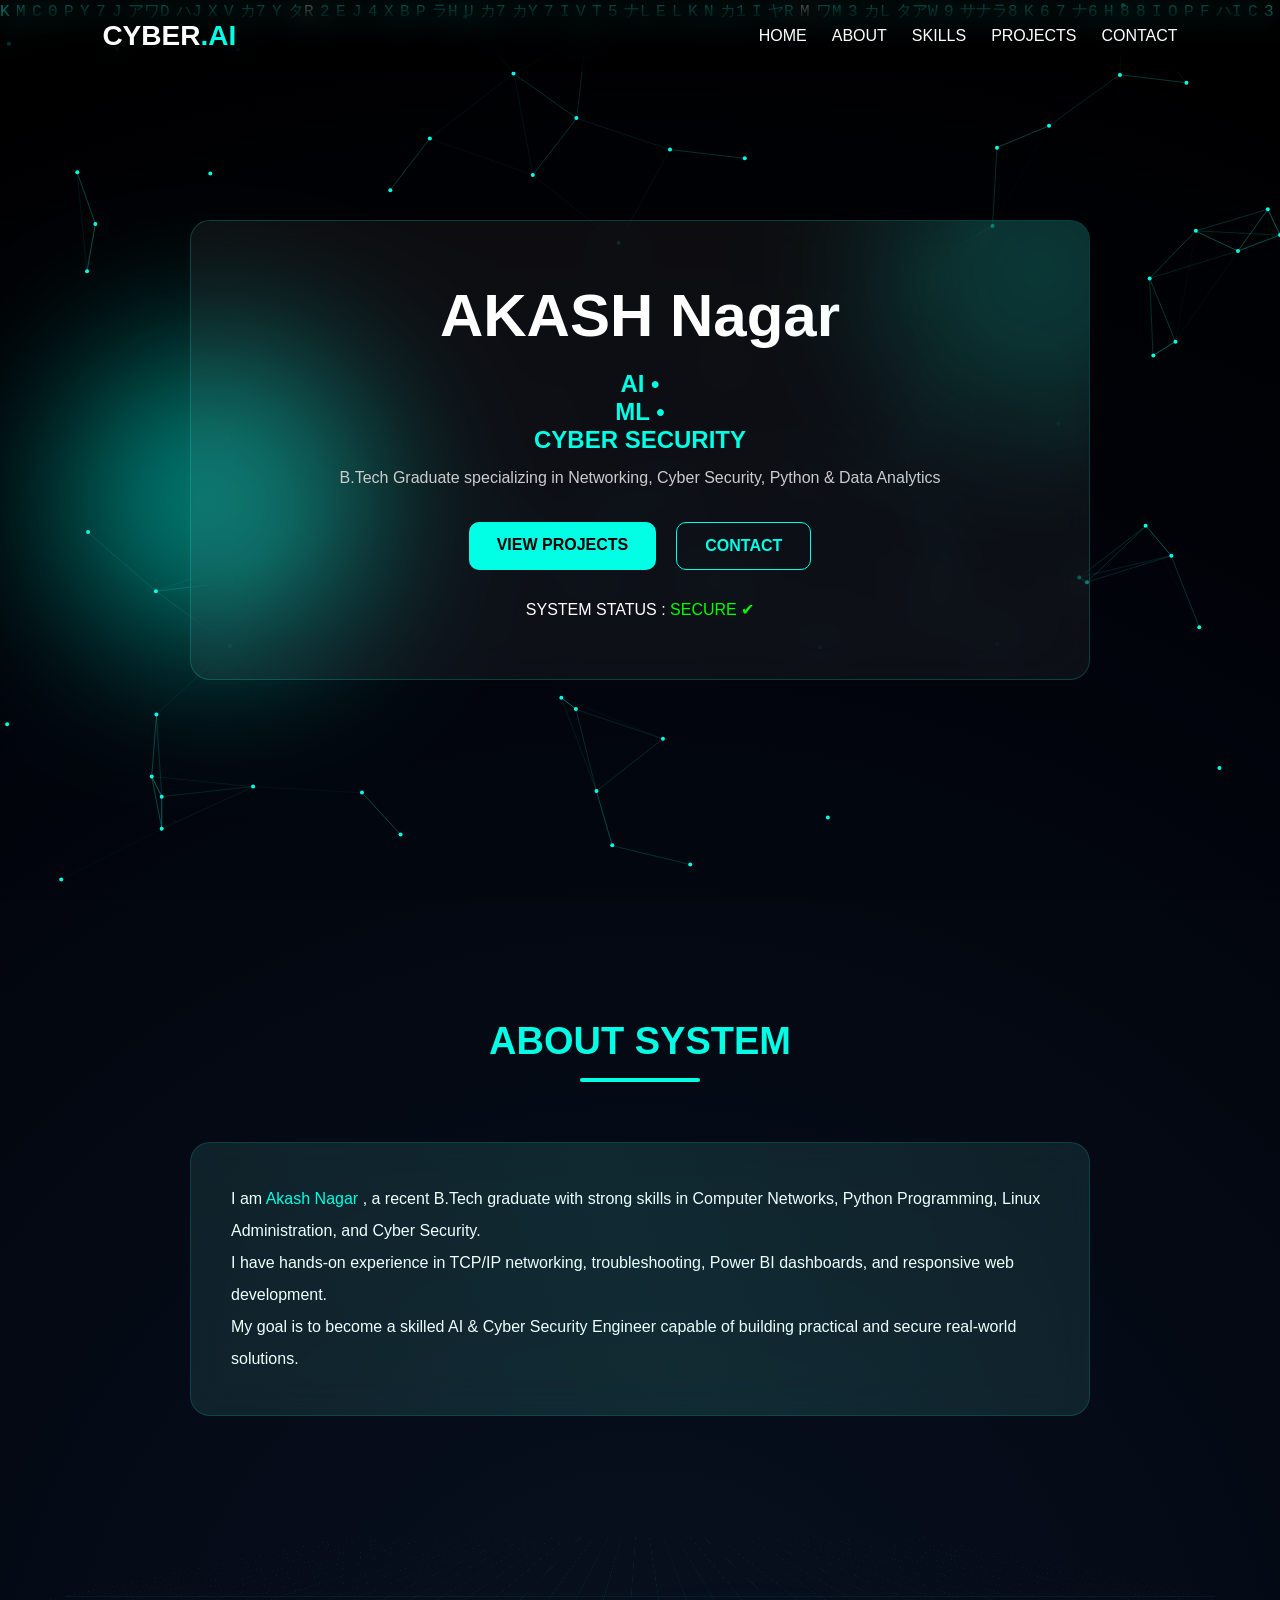
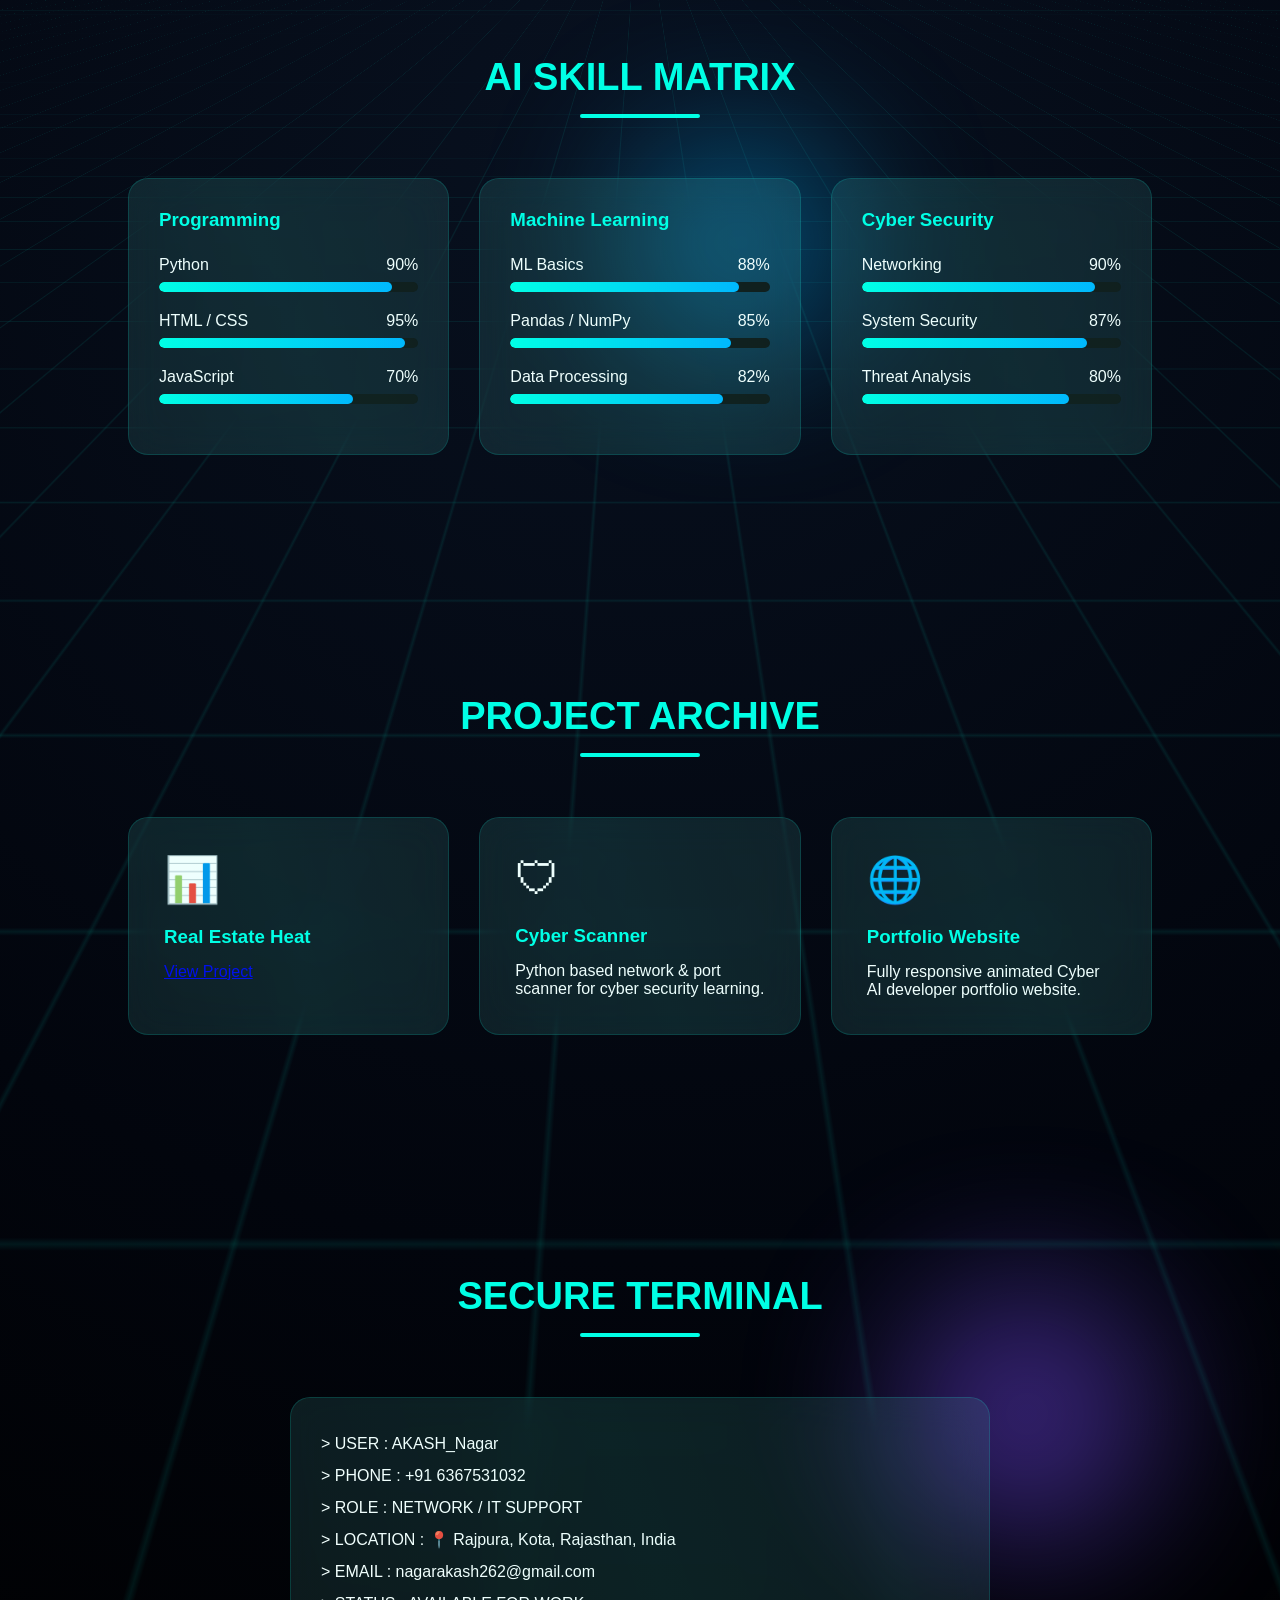
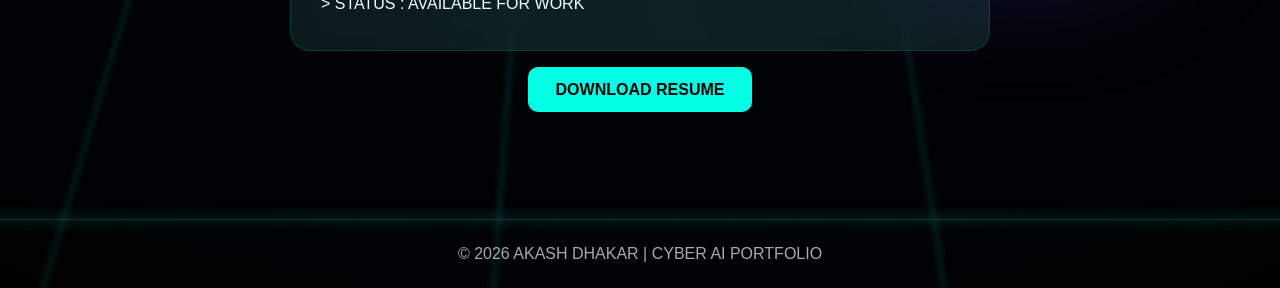
==== index.html @ b6f80b34 "Add files via upload" ====
<!-- =========================
index.html
========================= -->
<!DOCTYPE html>
<html lang="en">
<head>
  <meta charset="UTF-8">
  <meta name="viewport" content="width=device-width, initial-scale=1.0">

  <title>Akash Nagar | Cyber AI Portfolio</title>

  <!-- CSS -->
  <link rel="stylesheet" href="portfolio.css">

  
</head>

<body>

<!-- ================= BOOT SCREEN ================= -->
<div id="boot-screen">

  <div class="boot-content">

    <h1>CYBER.AI SYSTEM</h1>

    <p>INITIALIZING AI CORE...</p>
    <p>LOADING CYBER MODULES...</p>
    <p>CONNECTING SECURE NETWORK...</p>
    <p class="success">ACCESS GRANTED ✔</p>

  </div>

</div>

<!-- ================= BACKGROUND ================= -->

<canvas id="matrixCanvas"></canvas>
<canvas id="networkCanvas"></canvas>

<!-- 3D GRID -->
<div class="cyber-grid"></div>

<!-- GLOW ORBS -->
<div class="orb orb1"></div>
<div class="orb orb2"></div>
<div class="orb orb3"></div>

<!-- SCAN LINE -->
<div class="scan-line"></div>

<!-- ================= HEADER ================= -->

<header>

  <div class="logo">
    CYBER<span>.AI</span>
  </div>

  <nav>

    <a href="#home">HOME</a>
    <a href="#about">ABOUT</a>
    <a href="#skills">SKILLS</a>
    <a href="#projects">PROJECTS</a>
    <a href="#contact">CONTACT</a>

  </nav>

</header>

<!-- ================= HOME ================= -->

<section id="home" class="hero">

  <div class="hero-card">

    <div class="hero-glow"></div>

    <h1>AKASH Nagar</h1>

    <h2>
  <p>AI •  </p>  
  <p> ML •   </p> 
  <p>CYBER SECURITY</h2>

  <p class="hero-text">
  B.Tech Graduate specializing in Networking,
  Cyber Security, Python & Data Analytics
</p>

    <div class="hero-buttons">

      <a href="#projects" class="btn">
        VIEW PROJECTS
      </a>

      <a href="#contact" class="btn btn-outline">
        CONTACT
      </a>

    </div>

    <div class="status-box">
      SYSTEM STATUS :
      <span>SECURE ✔</span>
    </div>

  </div>

</section>

<!-- ================= ABOUT ================= -->

<section id="about" class="section">

  <div class="section-title">

    <h2>ABOUT SYSTEM</h2>

    <div class="line"></div>

  </div>

  <div class="about-card">

     <p>
    I am <span>Akash Nagar </span>,
    a recent B.Tech graduate with strong skills in
    Computer Networks, Python Programming,
    Linux Administration, and Cyber Security.
  </p>

  <p>
    I have hands-on experience in
    TCP/IP networking, troubleshooting,
    Power BI dashboards, and responsive
    web development.
  </p>


    <p>
      My goal is to become a skilled
      AI & Cyber Security Engineer
      capable of building practical
      and secure real-world solutions.
    </p>

  </div>

</section>

<!-- ================= SKILLS ================= -->

<section id="skills" class="section">

  <div class="section-title">

    <h2>AI SKILL MATRIX</h2>

    <div class="line"></div>

  </div>

  <div class="skills-grid">

    <!-- CARD -->
    <div class="skill-card">

      <h3>Programming</h3>

      <div class="skill">

        <div class="skill-info">
          <span>Python</span>
          <span>90%</span>
        </div>

        <div class="bar">
          <div class="fill w90"></div>
        </div>

      </div>

      <div class="skill">

        <div class="skill-info">
          <span>HTML / CSS</span>
          <span>95%</span>
        </div>

        <div class="bar">
          <div class="fill w95"></div>
        </div>

      </div>

      <div class="skill">

        <div class="skill-info">
          <span>JavaScript</span>
          <span>70%</span>
        </div>

        <div class="bar">
          <div class="fill w75"></div>
        </div>

      </div>

    </div>

    <!-- CARD -->
    <div class="skill-card">

      <h3>Machine Learning</h3>

      <div class="skill">

        <div class="skill-info">
          <span>ML Basics</span>
          <span>88%</span>
        </div>

        <div class="bar">
          <div class="fill w88"></div>
        </div>

      </div>

      <div class="skill">

        <div class="skill-info">
          <span>Pandas / NumPy</span>
          <span>85%</span>
        </div>

        <div class="bar">
          <div class="fill w85"></div>
        </div>

      </div>

      <div class="skill">

        <div class="skill-info">
          <span>Data Processing</span>
          <span>82%</span>
        </div>

        <div class="bar">
          <div class="fill w82"></div>
        </div>

      </div>

    </div>

    <!-- CARD -->
    <div class="skill-card">

      <h3>Cyber Security</h3>

      <div class="skill">

        <div class="skill-info">
          <span>Networking</span>
          <span>90%</span>
        </div>

        <div class="bar">
          <div class="fill w90"></div>
        </div>

      </div>

      <div class="skill">

        <div class="skill-info">
          <span>System Security</span>
          <span>87%</span>
        </div>

        <div class="bar">
          <div class="fill w87"></div>
        </div>

      </div>

      <div class="skill">

        <div class="skill-info">
          <span>Threat Analysis</span>
          <span>80%</span>
        </div>

        <div class="bar">
          <div class="fill w80"></div>
        </div>

      </div>

    </div>

  </div>

</section>

<!-- ================= PROJECTS ================= -->

<section id="projects" class="section">

  <div class="section-title">

    <h2>PROJECT ARCHIVE</h2>

    <div class="line"></div>

  </div>

  <div class="project-grid">

    <!-- CARD -->
    <div class="project-card">

      <div class="icon">📊</div>

      <h3>Real Estate Heat</h3>

      <a href="https://github.com/AkashNagar262/RealEstateHeat" target="_blank">
  View Project
</a>

    </div>

    <!-- CARD -->
    <div class="project-card">

      <div class="icon">🛡</div>

      <h3>Cyber Scanner</h3>

      <p>
        Python based network & port scanner
        for cyber security learning.
      </p>

    </div>

    <!-- CARD -->
    <div class="project-card">

      <div class="icon">🌐</div>

      <h3>Portfolio Website</h3>

      <p>
        Fully responsive animated Cyber AI
        developer portfolio website.
      </p>

    </div>

  </div>

</section>

<!-- ================= CONTACT ================= -->

<section id="contact" class="section">

  <div class="section-title">

    <h2>SECURE TERMINAL</h2>

    <div class="line"></div>

  </div>

  <div class="terminal">

    <p>> USER : AKASH_Nagar </p>
   
    <p>> PHONE : +91 6367531032</p>
   <p>> ROLE : NETWORK / IT SUPPORT</p>

<p>> LOCATION : 📍 Rajpura, Kota, Rajasthan, India</p>

<p>> EMAIL : nagarakash262@gmail.com</p>

<p>> STATUS : AVAILABLE FOR WORK</p>
  </div>

<div class="contact-btn">

  <a href="resume.pdf" download class="btn">
    DOWNLOAD RESUME
  </a>

</div>

</section>

<!-- ================= FOOTER ================= -->

<footer>

  © 2026 AKASH DHAKAR | CYBER AI PORTFOLIO

</footer>

<!-- JS -->
<script src="portfolio.js"></script>

</body>
</html>
---- portfolio.css ----
/* =========================
style.css
========================= */

:root{
  --primary:#00ffe5;
  --secondary:#00f3ff;
  --bg:#02050d;
  --card:rgba(255,255,255,0.05);
}

*{
  margin:0;
  padding:0;
  box-sizing:border-box;
}

html{
  scroll-behavior:smooth;
}

body{

  font-family:'Orbitron',sans-serif;

  background:
  radial-gradient(circle at center,
  #081120 0%,
  #02050d 60%,
  black 100%);

  color:white;

  overflow-x:hidden;

  perspective:1000px;
}

/* ================= CANVAS ================= */

canvas{
  position:fixed;
  inset:0;
  z-index:-10;
}

/* ================= 3D GRID ================= */

.cyber-grid{

  position:fixed;

  width:200%;
  height:200%;

  background:
  linear-gradient(rgba(0,255,229,0.08) 1px, transparent 1px),
  linear-gradient(90deg, rgba(0,255,229,0.08) 1px, transparent 1px);

  background-size:60px 60px;

  transform:
  rotateX(75deg);

  animation:gridMove 12s linear infinite;

  z-index:-9;

  top:-50%;
  left:-50%;
}

@keyframes gridMove{

  0%{
    transform:
    rotateX(75deg)
    translateY(0);
  }

  100%{
    transform:
    rotateX(75deg)
    translateY(60px);
  }
}

/* ================= GLOW ORBS ================= */

.orb{
  position:fixed;
  border-radius:50%;
  filter:blur(80px);
  z-index:-8;
  opacity:0.5;

  animation:float 12s ease-in-out infinite;
}

.orb1{
  width:300px;
  height:300px;
  background:#00ffe5;
  top:10%;
  left:5%;
}

.orb2{
  width:250px;
  height:250px;
  background:#7c4dff;
  bottom:10%;
  right:10%;
  animation-delay:3s;
}

.orb3{
  width:200px;
  height:200px;
  background:#00b3ff;
  top:50%;
  left:50%;
  animation-delay:6s;
}

@keyframes float{

  0%,100%{
    transform:translateY(0);
  }

  50%{
    transform:translateY(-40px);
  }
}

/* ================= SCAN LINE ================= */

.scan-line{

  position:fixed;

  width:100%;
  height:4px;

  background:
  linear-gradient(to right,
  transparent,
  #00ffe5,
  transparent);

  box-shadow:0 0 20px #00ffe5;

  top:-10%;
  left:0;

  z-index:-7;

  animation:scan 6s linear infinite;
}

@keyframes scan{

  0%{
    top:-10%;
  }

  100%{
    top:110%;
  }
}

/* ================= BOOT ================= */

#boot-screen{

  position:fixed;
  inset:0;

  background:black;

  z-index:9999;

  display:flex;
  justify-content:center;
  align-items:center;

  animation:bootFade 4s forwards;
}

.boot-content{
  text-align:center;
}

.boot-content h1{
  color:var(--primary);
  margin-bottom:20px;
  text-shadow:0 0 20px var(--primary);
}

.boot-content p{
  margin:10px 0;
}

.success{
  color:lime;
}

@keyframes bootFade{

  0%,85%{
    opacity:1;
  }

  100%{
    opacity:0;
    visibility:hidden;
  }
}

/* ================= HEADER ================= */

header{

  position:fixed;
  top:0;
  width:100%;

  display:flex;
  justify-content:space-between;
  align-items:center;

  padding:20px 8%;

  background:rgba(0,0,0,0.3);

  backdrop-filter:blur(15px);

  z-index:999;
}

.logo{
  font-size:28px;
  font-weight:900;
}

.logo span{
  color:var(--primary);
}

nav{
  display:flex;
  gap:25px;
}

nav a{
  text-decoration:none;
  color:white;
  transition:0.3s;
}

nav a:hover{
  color:var(--primary);
  text-shadow:0 0 10px var(--primary);
}

/* ================= HERO ================= */

.hero{

  min-height:100vh;

  display:flex;
  justify-content:center;
  align-items:center;

  padding:100px 20px;
}

.hero-card{

  position:relative;

  width:900px;
  max-width:100%;

  padding:60px 40px;

  background:var(--card);

  border:1px solid rgba(0,255,229,0.2);

  border-radius:20px;

  backdrop-filter:blur(20px);

  text-align:center;

  overflow:hidden;

  transition:0.5s;
}

.hero-card:hover{

  transform:
  rotateX(8deg)
  rotateY(8deg)
  scale(1.03);

  box-shadow:
  0 0 40px rgba(0,255,229,0.4);
}

.hero-glow{

  position:absolute;

  width:300px;
  height:300px;

  background:rgba(0,255,229,0.2);

  border-radius:50%;

  filter:blur(80px);

  top:-100px;
  right:-100px;
}

.hero-card h1{
  font-size:60px;
  margin-bottom:20px;
}

.hero-card h2{
  color:var(--primary);
  margin-bottom:15px;
}

.hero-text{
  color:#cccccc;
  margin-bottom:35px;
}

/* ================= BUTTON ================= */

.hero-buttons{
  display:flex;
  justify-content:center;
  gap:20px;
  flex-wrap:wrap;
}

.btn{

  padding:14px 28px;

  background:var(--primary);

  color:black;

  border:none;

  border-radius:10px;

  font-weight:700;

  cursor:pointer;

  transition:0.3s;

  text-decoration:none;
}

.btn:hover{
  transform:translateY(-5px);
  box-shadow:0 0 20px var(--primary);
}

.btn-outline{

  background:transparent;

  border:1px solid var(--primary);

  color:var(--primary);
}

.status-box{
  margin-top:30px;
}

.status-box span{
  color:lime;
}

/* ================= SECTION ================= */

.section{
  padding:120px 10%;
}

.section-title{
  text-align:center;
  margin-bottom:60px;
}

.section-title h2{
  color:var(--primary);
  font-size:38px;
}

.line{

  width:120px;
  height:4px;

  background:var(--primary);

  margin:15px auto;

  border-radius:10px;
}

/* ================= CARDS ================= */

.about-card,
.skill-card,
.project-card,
.terminal{

  position:relative;

  background:var(--card);

  border:1px solid rgba(0,255,229,0.2);

  border-radius:20px;

  overflow:hidden;

  backdrop-filter:blur(20px);
}

.about-card::before,
.skill-card::before,
.project-card::before,
.terminal::before{

  content:"";

  position:absolute;

  top:-100%;
  left:-100%;

  width:300%;
  height:300%;

  background:
  linear-gradient(
    45deg,
    transparent,
    rgba(0,255,229,0.08),
    transparent
  );

  transform:rotate(25deg);

  animation:shine 6s linear infinite;
}

@keyframes shine{

  0%{
    transform:
    translateX(-50%)
    translateY(-50%)
    rotate(25deg);
  }

  100%{
    transform:
    translateX(50%)
    translateY(50%)
    rotate(25deg);
  }
}

/* ================= ABOUT ================= */

.about-card{

  max-width:900px;

  margin:auto;

  padding:40px;

  line-height:2;
}

.about-card span{
  color:var(--primary);
}

/* ================= SKILLS ================= */

.skills-grid{

  display:grid;

  grid-template-columns:
  repeat(auto-fit,minmax(280px,1fr));

  gap:30px;
}

.skill-card{

  padding:30px;

  transition:0.4s;
}

.skill-card:hover{

  transform:
  rotateX(8deg)
  rotateY(8deg)
  scale(1.03);

  box-shadow:
  0 0 40px rgba(0,255,229,0.4);
}

.skill-card h3{
  color:var(--primary);
  margin-bottom:25px;
}

.skill{
  margin-bottom:20px;
}

.skill-info{

  display:flex;
  justify-content:space-between;

  margin-bottom:8px;
}

.bar{

  width:100%;
  height:10px;

  background:#111;

  border-radius:20px;

  overflow:hidden;
}

.fill{

  height:100%;

  background:
  linear-gradient(to right,
  #00ffe5,
  #00b3ff);

  border-radius:20px;
}

.w95{width:95%;}
.w90{width:90%;}
.w88{width:88%;}
.w87{width:87%;}
.w85{width:85%;}
.w82{width:82%;}
.w80{width:80%;}
.w75{width:75%;}

/* ================= PROJECTS ================= */

.project-grid{

  display:grid;

  grid-template-columns:
  repeat(auto-fit,minmax(280px,1fr));

  gap:30px;
}

.project-card{

  padding:35px;

  transition:0.4s;
}

.project-card:hover{

  transform:
  rotateX(8deg)
  rotateY(8deg)
  scale(1.03);

  box-shadow:
  0 0 40px rgba(0,255,229,0.4);
}

.icon{
  font-size:45px;
  margin-bottom:20px;
}

.project-card h3{
  color:var(--primary);
  margin-bottom:15px;
}

/* ================= TERMINAL ================= */

.terminal{

  max-width:700px;

  margin:auto;

  padding:30px;

  line-height:2;
}

.contact-btn{
  text-align:center;
  margin-top:30px;
}

/* ================= FOOTER ================= */

footer{

  text-align:center;

  padding:25px;

  color:#aaa;

  border-top:1px solid rgba(255,255,255,0.1);
}

/* ================= RESPONSIVE ================= */

@media(max-width:768px){

  header{
    flex-direction:column;
    gap:20px;
  }

  nav{
    flex-wrap:wrap;
    justify-content:center;
  }

  .hero-card h1{
    font-size:38px;
  }

  .section-title h2{
    font-size:30px;
  }
}
ffooter{
    width: 100%;
    padding: 20px;
    text-align: center;
    background: rgba(0,0,0,0.7);
    border-top: 1px solid cyan;
    color: cyan;
    font-family: 'Orbitron', sans-serif;

    margin-top: 40px;
}
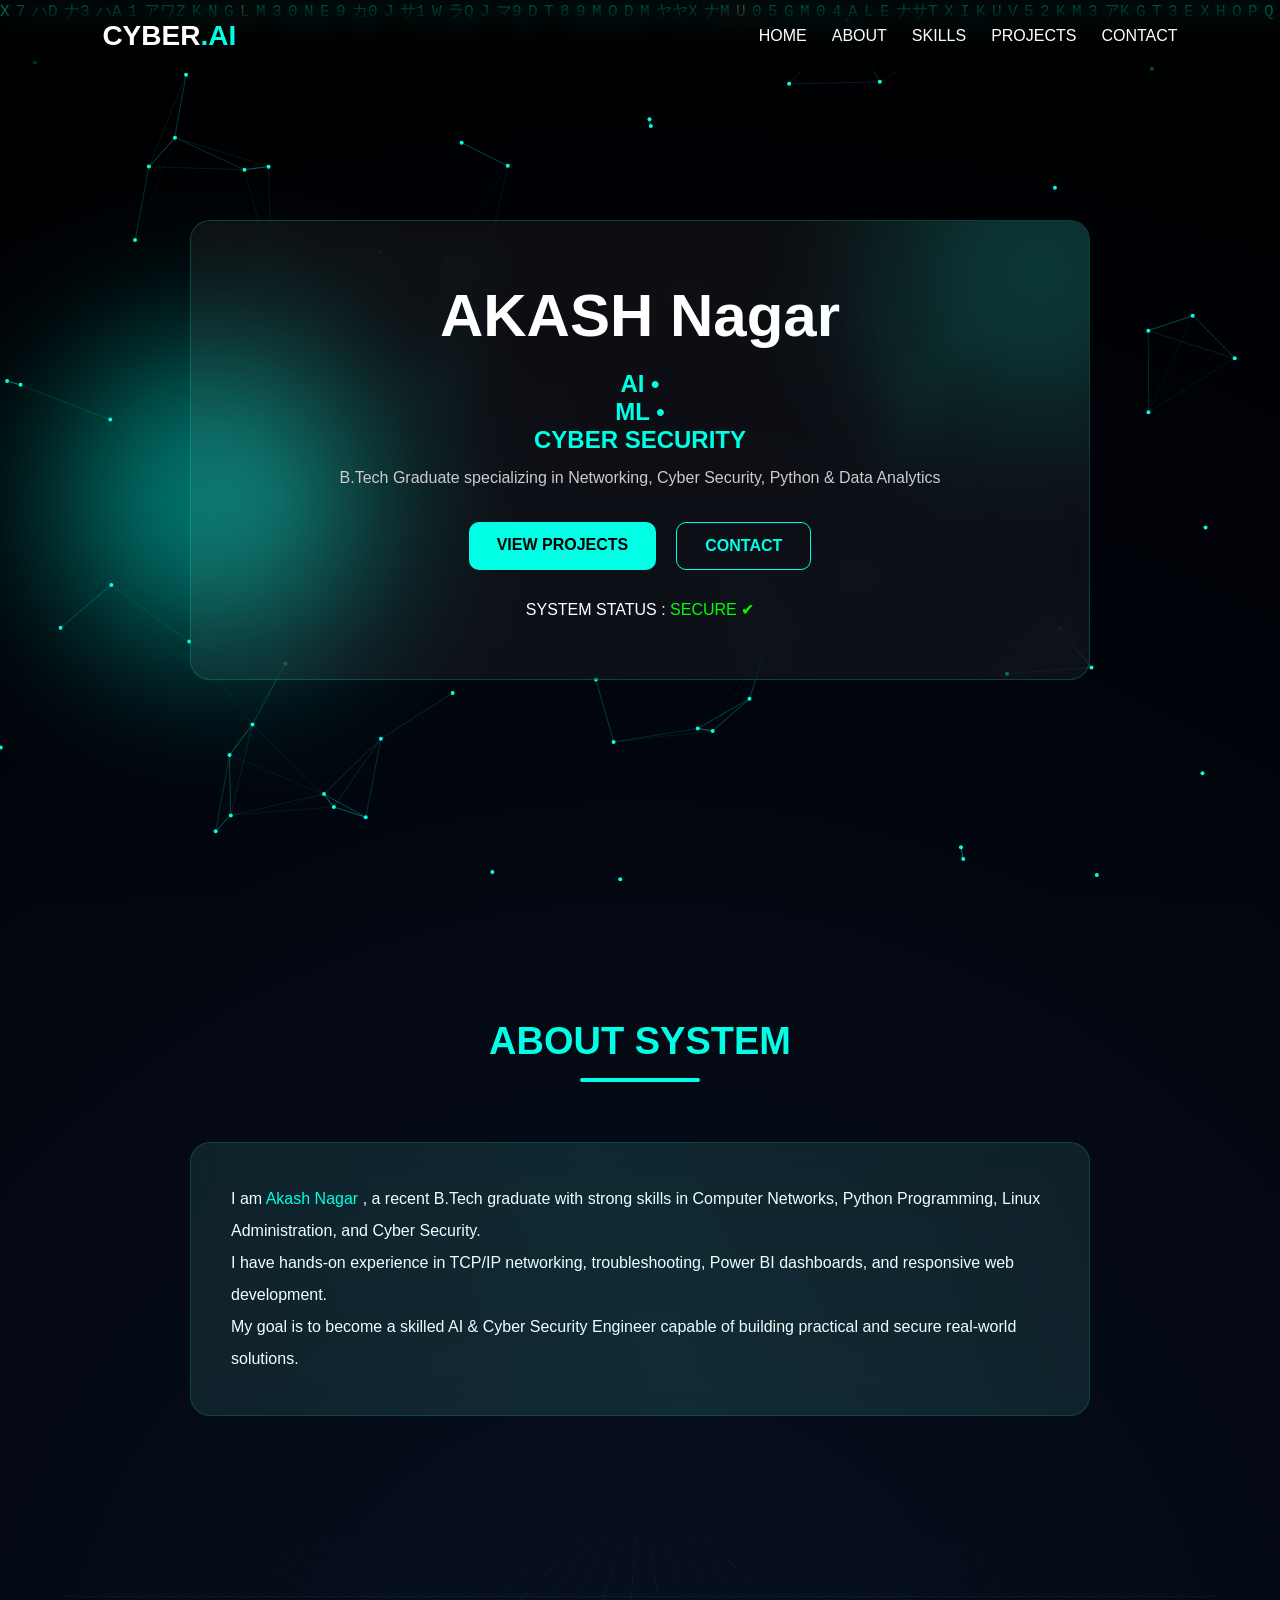
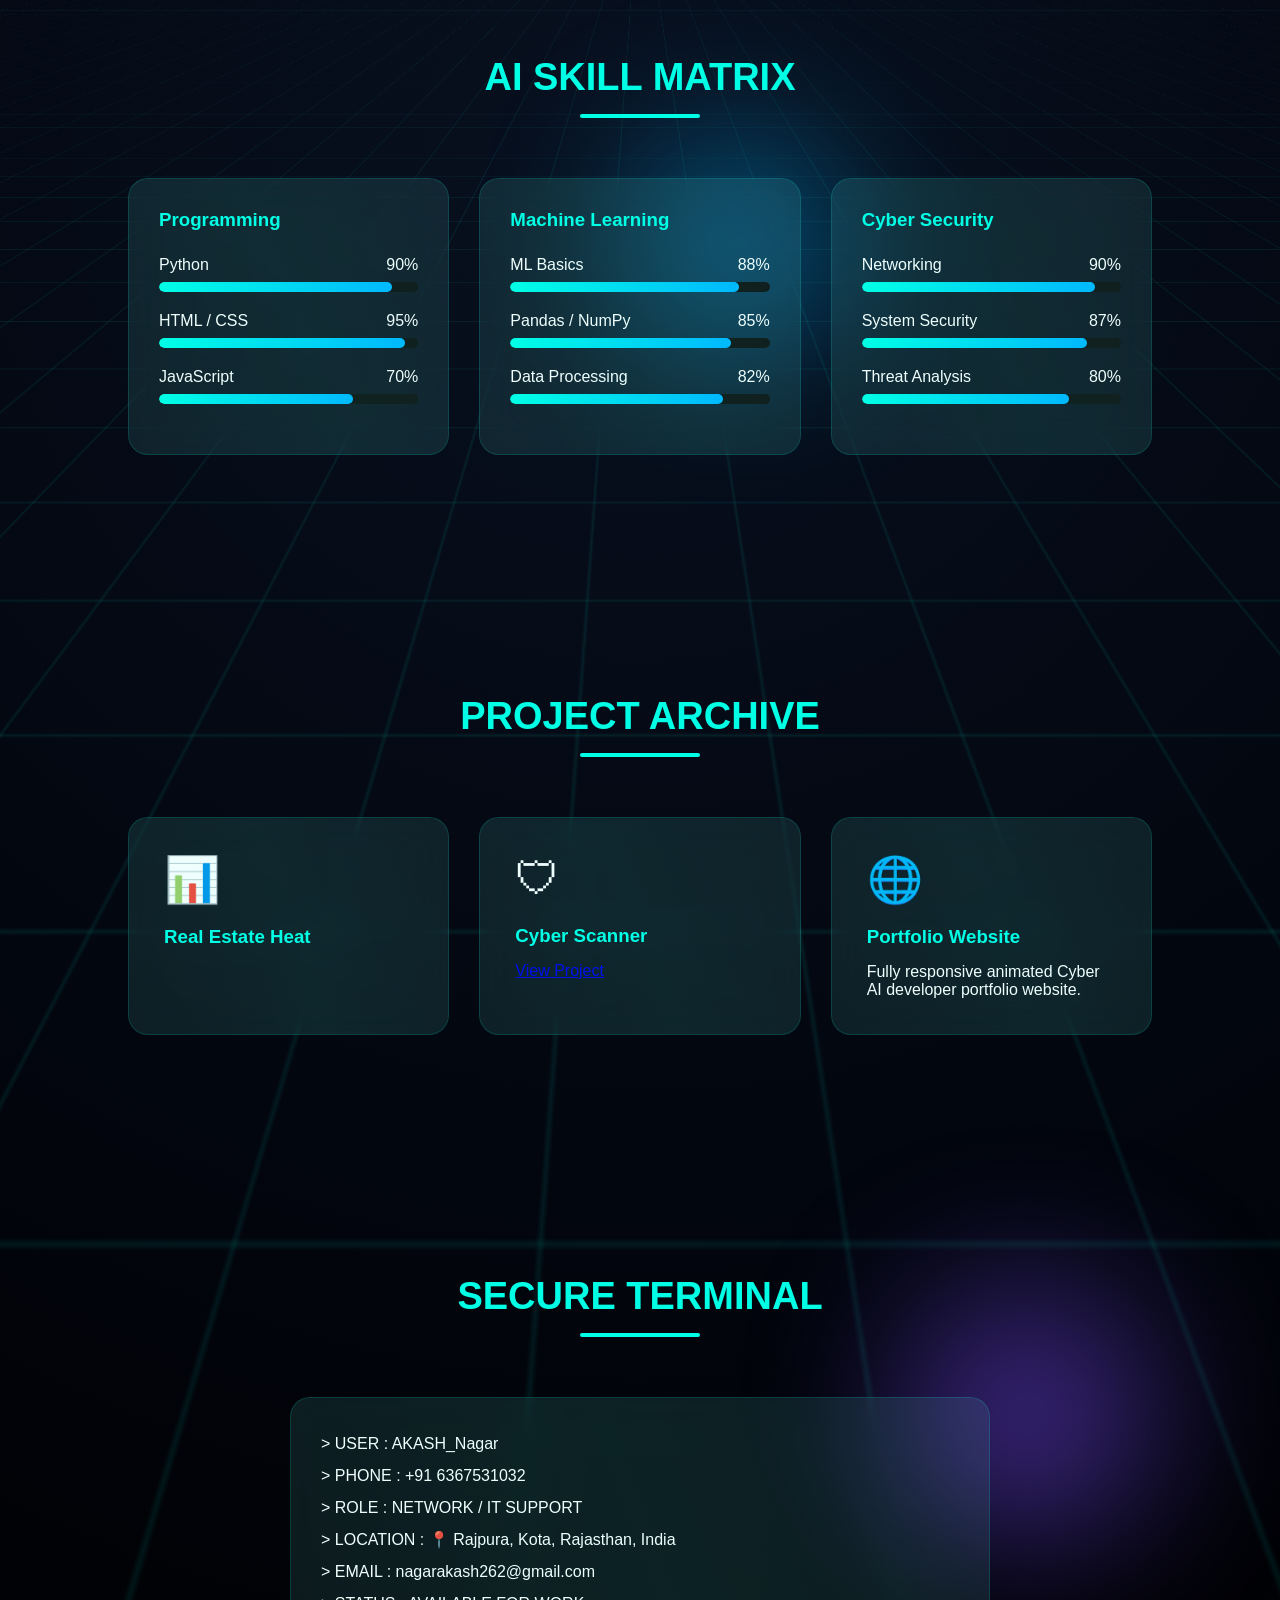
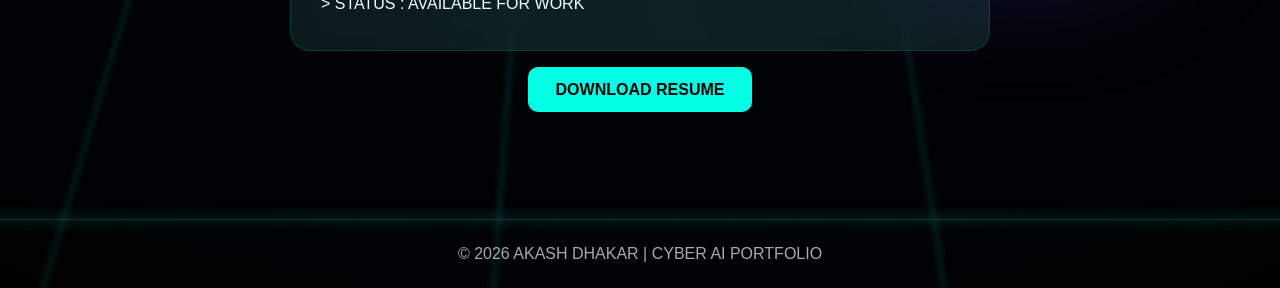
==== commit b4732fd6: "Update index.html" ====
--- a/index.html
+++ b/index.html
@@ -328,7 +328,7 @@
       <h3>Real Estate Heat</h3>
 
       <a href="https://github.com/AkashNagar262/RealEstateHeat" target="_blank">
-  View Project
+
 </a>
 
     </div>
@@ -340,11 +340,9 @@
 
       <h3>Cyber Scanner</h3>
 
-      <p>
-        Python based network & port scanner
-        for cyber security learning.
-      </p>
-
+       <a href="https://akashnagar262.github.io/my-portfolio" traget ="_bank">
+           View Project
+       </a>
     </div>
 
     <!-- CARD -->
